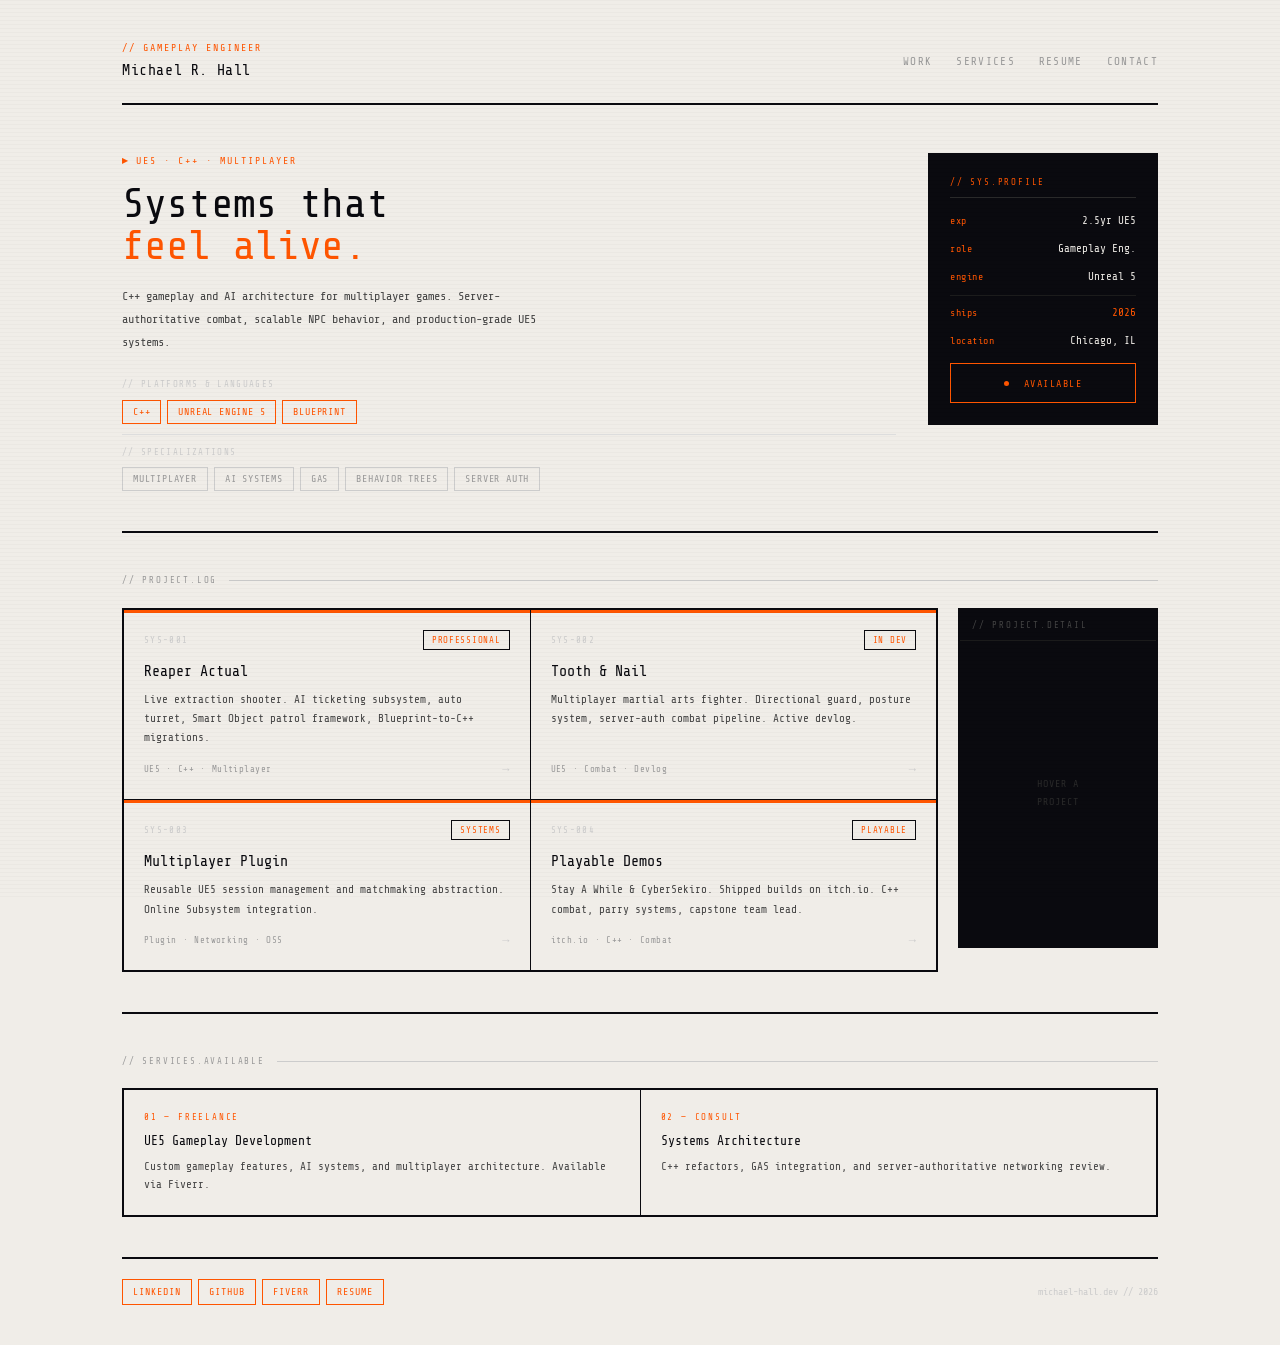
==== index.html @ ae00d9bd "initial commit" ====
<!DOCTYPE html>
<html lang="en">
<head>
  <meta charset="UTF-8" />
  <meta name="viewport" content="width=device-width, initial-scale=1.0" />
  <title>Michael R. Hall — Gameplay Engineer</title>
  <link rel="stylesheet" href="style.css" />
</head>
<body>

  <div class="page-wrapper">

    <!-- ===================== NAV ===================== -->
    <nav class="nav">
      <div class="nav-logo">
        <span class="nav-logo-id">// Gameplay Engineer</span>
        <span class="nav-logo-name">Michael R. Hall</span>
      </div>
      <div class="nav-links">
        <a href="#work">Work</a>
        <a href="#services">Services</a>
        <a href="assets/resume.pdf" target="_blank">Resume</a>
        <a href="#contact">Contact</a>
      </div>
    </nav>

    <!-- ===================== HERO ===================== -->
    <section class="hero-layout" style="display:grid; grid-template-columns:1fr 230px; gap:2rem; align-items:start; margin-bottom:2.5rem;">

      <div>
        <div class="project-eyebrow">UE5 · C++ · Multiplayer</div>
        <h1 style="font-family:var(--font-mono); font-size:42px; font-weight:400; color:var(--black); line-height:1.0; letter-spacing:-0.02em; margin-bottom:18px;">
          Systems that<br><span class="orange">feel alive.</span>
        </h1>
        <p style="font-family:var(--font-mono); font-size:12px; color:var(--grey-text); line-height:1.9; max-width:420px; margin-bottom:1.5rem;">
          C++ gameplay and AI architecture for multiplayer games. Server-authoritative combat, scalable NPC behavior, and production-grade UE5 systems.
        </p>

        <div class="tag-section">
          <div class="tag-group">
            <span class="tag-group-label">// platforms &amp; languages</span>
            <span class="tag tag-primary">C++</span>
            <span class="tag tag-primary">Unreal Engine 5</span>
            <span class="tag tag-primary">Blueprint</span>
          </div>
          <div class="tag-divider"></div>
          <div class="tag-group">
            <span class="tag-group-label">// specializations</span>
            <span class="tag tag-secondary">Multiplayer</span>
            <span class="tag tag-secondary">AI Systems</span>
            <span class="tag tag-secondary">GAS</span>
            <span class="tag tag-secondary">Behavior Trees</span>
            <span class="tag tag-secondary">Server Auth</span>
          </div>
        </div>
      </div>

      <div class="stat-block">
        <div class="stat-title">// sys.profile</div>
        <div class="stat-row">
          <span class="stat-key">exp</span>
          <span class="stat-val">2.5yr UE5</span>
        </div>
        <div class="stat-row">
          <span class="stat-key">role</span>
          <span class="stat-val">Gameplay Eng.</span>
        </div>
        <div class="stat-row">
          <span class="stat-key">engine</span>
          <span class="stat-val">Unreal 5</span>
        </div>
        <div class="stat-divider-inner"></div>
        <div class="stat-row">
          <span class="stat-key">ships</span>
          <span class="stat-val stat-val-accent">2026</span>
        </div>
        <div class="stat-row">
          <span class="stat-key">location</span>
          <span class="stat-val">Chicago, IL</span>
        </div>
        <div class="avail-badge">
          <span class="avail-dot"></span>
          <span class="avail-text">Available</span>
        </div>
      </div>

    </section>

    <hr class="divider" />

    <!-- ===================== PROJECT LOG ===================== -->
    <section id="work">

      <div class="section-head">
        <span class="section-label">// project.log</span>
        <div class="section-line"></div>
      </div>

      <div class="projects-layout">

        <!-- 2x2 card grid -->
        <div class="project-grid">

          <a class="card"
             href="projects/reaper-actual.html"
             onmouseenter="previewProject('RA')"
             onmouseleave="clearPreview()">
            <div class="card-bg" style="background-image:url('assets/images/ra-thumb.jpg');"></div>
            <div class="card-overlay"></div>
            <div class="card-body">
              <div class="card-meta">
                <span class="card-code">SYS-001</span>
                <span class="card-badge">Professional</span>
              </div>
              <div class="card-title">Reaper Actual</div>
              <div class="card-desc">Live extraction shooter. AI ticketing subsystem, auto turret, Smart Object patrol framework, Blueprint-to-C++ migrations.</div>
              <div class="card-footer">
                <div class="card-tags-sm">
                  <span class="card-tag-sm">UE5</span>
                  <span class="card-tag-sm">·</span>
                  <span class="card-tag-sm">C++</span>
                  <span class="card-tag-sm">·</span>
                  <span class="card-tag-sm">Multiplayer</span>
                </div>
                <span class="card-arrow">→</span>
              </div>
            </div>
          </a>

          <a class="card"
             href="projects/tooth-and-nail.html"
             onmouseenter="previewProject('TN')"
             onmouseleave="clearPreview()">
            <div class="card-bg" style="background-image:url('assets/images/tn-thumb.jpg');"></div>
            <div class="card-overlay"></div>
            <div class="card-body">
              <div class="card-meta">
                <span class="card-code">SYS-002</span>
                <span class="card-badge">In Dev</span>
              </div>
              <div class="card-title">Tooth &amp; Nail</div>
              <div class="card-desc">Multiplayer martial arts fighter. Directional guard, posture system, server-auth combat pipeline. Active devlog.</div>
              <div class="card-footer">
                <div class="card-tags-sm">
                  <span class="card-tag-sm">UE5</span>
                  <span class="card-tag-sm">·</span>
                  <span class="card-tag-sm">Combat</span>
                  <span class="card-tag-sm">·</span>
                  <span class="card-tag-sm">Devlog</span>
                </div>
                <span class="card-arrow">→</span>
              </div>
            </div>
          </a>

          <a class="card"
             href="projects/multiplayer-plugin.html"
             onmouseenter="previewProject('MP')"
             onmouseleave="clearPreview()">
            <div class="card-bg" style="background-image:url('assets/images/mp-thumb.jpg');"></div>
            <div class="card-overlay"></div>
            <div class="card-body">
              <div class="card-meta">
                <span class="card-code">SYS-003</span>
                <span class="card-badge">Systems</span>
              </div>
              <div class="card-title">Multiplayer Plugin</div>
              <div class="card-desc">Reusable UE5 session management and matchmaking abstraction. Online Subsystem integration.</div>
              <div class="card-footer">
                <div class="card-tags-sm">
                  <span class="card-tag-sm">Plugin</span>
                  <span class="card-tag-sm">·</span>
                  <span class="card-tag-sm">Networking</span>
                  <span class="card-tag-sm">·</span>
                  <span class="card-tag-sm">OSS</span>
                </div>
                <span class="card-arrow">→</span>
              </div>
            </div>
          </a>

          <a class="card"
             href="projects/playable-demos.html"
             onmouseenter="previewProject('DEMOS')"
             onmouseleave="clearPreview()">
            <div class="card-bg" style="background-image:url('assets/images/demos-thumb.jpg');"></div>
            <div class="card-overlay"></div>
            <div class="card-body">
              <div class="card-meta">
                <span class="card-code">SYS-004</span>
                <span class="card-badge">Playable</span>
              </div>
              <div class="card-title">Playable Demos</div>
              <div class="card-desc">Stay A While &amp; CyberSekiro. Shipped builds on itch.io. C++ combat, parry systems, capstone team lead.</div>
              <div class="card-footer">
                <div class="card-tags-sm">
                  <span class="card-tag-sm">itch.io</span>
                  <span class="card-tag-sm">·</span>
                  <span class="card-tag-sm">C++</span>
                  <span class="card-tag-sm">·</span>
                  <span class="card-tag-sm">Combat</span>
                </div>
                <span class="card-arrow">→</span>
              </div>
            </div>
          </a>

        </div>
        <!-- end project-grid -->

        <!-- preview panel -->
        <div class="preview-panel">
          <div class="preview-panel-label">// project.detail</div>
          <div class="preview-body">
            <div class="preview-hint" id="preview-hint">hover a<br>project</div>
            <div class="preview-content" id="preview-content">
              <div class="preview-project-name" id="preview-name"></div>
              <div class="preview-img">
                <img id="preview-img" src="" alt="" style="display:none;" />
                <span class="preview-img-placeholder" id="preview-placeholder">[ image ]</span>
              </div>
              <div class="preview-divider"></div>
              <div class="preview-desc" id="preview-desc"></div>
              <div>
                <div class="preview-skill-label">// systems used</div>
                <div class="preview-tags" id="preview-tags"></div>
              </div>
              <div class="preview-cta" id="preview-cta"></div>
            </div>
          </div>
        </div>

      </div>
      <!-- end projects-layout -->

    </section>

    <hr class="divider" />

    <!-- ===================== SERVICES ===================== -->
    <section id="services" style="margin-bottom:2.5rem;">

      <div class="section-head">
        <span class="section-label">// services.available</span>
        <div class="section-line"></div>
      </div>

      <div class="services-grid">
        <div class="service-block">
          <div class="service-num">01 — Freelance</div>
          <div class="service-title">UE5 Gameplay Development</div>
          <div class="service-desc">Custom gameplay features, AI systems, and multiplayer architecture. Available via Fiverr.</div>
        </div>
        <div class="service-block">
          <div class="service-num">02 — Consult</div>
          <div class="service-title">Systems Architecture</div>
          <div class="service-desc">C++ refactors, GAS integration, and server-authoritative networking review.</div>
        </div>
      </div>

    </section>

    <!-- ===================== FOOTER / CONTACT ===================== -->
    <footer class="footer" id="contact">
      <div class="footer-links">
        <a class="footer-link" href="https://www.linkedin.com/in/YOUR-LINKEDIN" target="_blank">LinkedIn</a>
        <a class="footer-link" href="https://github.com/michaelrhall12345" target="_blank">GitHub</a>
        <a class="footer-link" href="https://www.fiverr.com/YOUR-FIVERR" target="_blank">Fiverr</a>
        <a class="footer-link" href="assets/resume.pdf" target="_blank">Resume</a>
      </div>
      <span class="footer-copy">michael-hall.dev // 2026</span>
    </footer>

  </div>
  <!-- end page-wrapper -->

  <script src="script.js"></script>

</body>
</html>
---- style.css ----
/* ============================================================
   MICHAEL HALL — michael-hall.dev
   Design System — style.css
   All pages import this file.
   ============================================================ */

/* --- Google Fonts --- */
@import url('https://fonts.googleapis.com/css2?family=Share+Tech+Mono&family=Space+Grotesk:wght@300;400;500&display=swap');

/* --- CSS Variables --- */
:root {
  --bg:         #f0ede8;
  --black:      #0a0a0f;
  --orange:     #ff5500;
  --grey-text:  #444444;
  --grey-mid:   #999999;
  --grey-light: #cccccc;
  --grey-border:#dddddd;
  --white:      #ffffff;

  --font-mono:  'Share Tech Mono', 'Courier New', monospace;
  --font-body:  'Space Grotesk', system-ui, sans-serif;

  --border-heavy: 2px solid var(--black);
  --border-light: 1px solid var(--grey-border);
  --border-orange: 1px solid var(--orange);

  --transition: 0.18s ease;
}

/* --- Reset --- */
*, *::before, *::after {
  box-sizing: border-box;
  margin: 0;
  padding: 0;
}

html {
  font-size: 16px;
  scroll-behavior: smooth;
}

body {
  background-color: var(--bg);
  color: var(--black);
  font-family: var(--font-mono);
  line-height: 1.6;
  min-height: 100vh;
}

a {
  color: inherit;
  text-decoration: none;
}

img {
  display: block;
  max-width: 100%;
}

/* --- Layout --- */
.page-wrapper {
  max-width: 1100px;
  margin: 0 auto;
  padding: 2.5rem 2rem;
}

/* --- Scanline texture overlay --- */
.page-wrapper::before {
  content: '';
  position: fixed;
  inset: 0;
  background-image: repeating-linear-gradient(
    0deg,
    transparent,
    transparent 3px,
    rgba(0,0,0,0.018) 3px,
    rgba(0,0,0,0.018) 4px
  );
  pointer-events: none;
  z-index: 999;
}

/* ============================================================
   NAVIGATION
   ============================================================ */
.nav {
  display: flex;
  justify-content: space-between;
  align-items: center;
  padding-bottom: 1.25rem;
  margin-bottom: 3rem;
  border-bottom: var(--border-heavy);
}

.nav-logo {
  display: flex;
  flex-direction: column;
  gap: 3px;
}

.nav-logo-id {
  font-family: var(--font-mono);
  font-size: 10px;
  color: var(--orange);
  letter-spacing: 0.2em;
  text-transform: uppercase;
}

.nav-logo-name {
  font-family: var(--font-mono);
  font-size: 15px;
  color: var(--black);
  letter-spacing: 0.04em;
}

.nav-links {
  display: flex;
  gap: 1.5rem;
  align-items: center;
}

.nav-links a {
  font-family: var(--font-mono);
  font-size: 11px;
  color: var(--grey-mid);
  letter-spacing: 0.12em;
  text-transform: uppercase;
  transition: color var(--transition);
}

.nav-links a:hover {
  color: var(--orange);
}

/* back link used on project pages */
.nav-back {
  font-family: var(--font-mono);
  font-size: 11px;
  color: var(--grey-mid);
  letter-spacing: 0.12em;
  text-transform: uppercase;
  transition: color var(--transition);
}

.nav-back:hover {
  color: var(--orange);
}

/* ============================================================
   SECTION HEADERS  e.g. // project.log ————————
   ============================================================ */
.section-head {
  display: flex;
  align-items: center;
  gap: 12px;
  margin-bottom: 1.25rem;
}

.section-label {
  font-family: var(--font-mono);
  font-size: 9px;
  color: var(--grey-mid);
  letter-spacing: 0.2em;
  text-transform: uppercase;
  white-space: nowrap;
}

.section-line {
  flex: 1;
  height: 1px;
  background: var(--grey-light);
}

/* ============================================================
   DIVIDERS
   ============================================================ */
.divider {
  border: none;
  border-top: var(--border-heavy);
  margin: 2.5rem 0;
}

.divider-light {
  border: none;
  border-top: var(--border-light);
  margin: 1.5rem 0;
}

/* ============================================================
   TAGS  — orange (primary) and grey (secondary)
   ============================================================ */
.tag {
  display: inline-block;
  font-family: var(--font-mono);
  font-size: 10px;
  padding: 3px 10px;
  letter-spacing: 0.08em;
  text-transform: uppercase;
  border: 1px solid;
}

.tag-primary {
  border-color: var(--orange);
  color: var(--orange);
  background: transparent;
}

.tag-secondary {
  border-color: var(--grey-light);
  color: var(--grey-mid);
  background: transparent;
}

/* ============================================================
   TAG GROUP  (two-row skill section in hero)
   ============================================================ */
.tag-section {
  display: flex;
  flex-direction: column;
  gap: 10px;
}

.tag-group {
  display: flex;
  flex-wrap: wrap;
  gap: 6px;
}

.tag-group-label {
  font-family: var(--font-mono);
  font-size: 9px;
  color: var(--grey-light);
  letter-spacing: 0.15em;
  text-transform: uppercase;
  width: 100%;
  margin-bottom: 2px;
}

.tag-divider {
  width: 100%;
  height: 1px;
  background: var(--grey-border);
}

/* ============================================================
   STAT BLOCK  (inverted black card in hero)
   ============================================================ */
.stat-block {
  border: var(--border-heavy);
  padding: 1.25rem;
  background: var(--black);
}

.stat-title {
  font-family: var(--font-mono);
  font-size: 9px;
  color: var(--orange);
  letter-spacing: 0.2em;
  text-transform: uppercase;
  margin-bottom: 14px;
  padding-bottom: 8px;
  border-bottom: 1px solid #2a2a2a;
}

.stat-row {
  display: flex;
  justify-content: space-between;
  align-items: baseline;
  margin-bottom: 10px;
}

.stat-key {
  font-family: var(--font-mono);
  font-size: 10px;
  color: var(--orange);
  letter-spacing: 0.05em;
}

.stat-val {
  font-family: var(--font-mono);
  font-size: 11px;
  color: var(--bg);
}

.stat-val-accent {
  color: var(--orange);
}

.stat-divider-inner {
  height: 1px;
  background: #1c1c1c;
  margin: 8px 0;
}

.avail-badge {
  margin-top: 14px;
  border: var(--border-orange);
  padding: 6px 10px;
  text-align: center;
}

.avail-dot {
  display: inline-block;
  width: 5px;
  height: 5px;
  border-radius: 50%;
  background: var(--orange);
  margin-right: 6px;
  animation: pulse 2s infinite;
  vertical-align: middle;
}

@keyframes pulse {
  0%, 100% { opacity: 1; }
  50%       { opacity: 0.2; }
}

.avail-text {
  font-family: var(--font-mono);
  font-size: 10px;
  color: var(--orange);
  letter-spacing: 0.15em;
  text-transform: uppercase;
}

/* ============================================================
   PROJECT CARDS  — grid of 2
   ============================================================ */
.project-grid {
  display: grid;
  grid-template-columns: repeat(2, 1fr);
  gap: 1px;
  background: var(--black);
  border: var(--border-heavy);
}

.card {
  background: var(--bg);
  padding: 1.25rem;
  cursor: pointer;
  position: relative;
  overflow: hidden;
  transition: background var(--transition);
  display: flex;
  flex-direction: column;
  min-height: 170px;
  text-decoration: none;
  color: inherit;
}

/* orange top bar on every card */
.card::after {
  content: '';
  position: absolute;
  top: 0; left: 0; right: 0;
  height: 3px;
  background: var(--orange);
  z-index: 2;
}

/* image layer (hidden by default, shown on hover) */
.card-bg {
  position: absolute;
  inset: 0;
  background-size: cover;
  background-position: center;
  opacity: 0;
  transition: opacity 0.25s;
  z-index: 0;
}

/* dark overlay on top of image */
.card-overlay {
  position: absolute;
  inset: 0;
  background: rgba(0, 0, 0, 0.82);
  opacity: 0;
  transition: opacity 0.25s;
  z-index: 1;
}

.card-body {
  position: relative;
  z-index: 2;
  display: flex;
  flex-direction: column;
  flex: 1;
}

/* hover state — invert card */
.card:hover { background: var(--black); }
.card:hover .card-bg      { opacity: 1; }
.card:hover .card-overlay { opacity: 1; }
.card:hover .card-title   { color: #ffffff; }
.card:hover .card-desc    { color: #aaaaaa; }
.card:hover .card-badge   { color: var(--orange); border-color: rgba(255,85,0,0.4); }
.card:hover .card-code    { color: #333333; }
.card:hover .card-tag-sm  { color: #555555; }
.card:hover .card-arrow   { color: var(--orange); }

.card-meta {
  display: flex;
  justify-content: space-between;
  align-items: center;
  margin-bottom: 10px;
}

.card-code {
  font-family: var(--font-mono);
  font-size: 9px;
  color: var(--grey-light);
  letter-spacing: 0.15em;
  transition: color var(--transition);
}

.card-badge {
  font-family: var(--font-mono);
  font-size: 9px;
  padding: 2px 8px;
  letter-spacing: 0.08em;
  text-transform: uppercase;
  border: 1px solid var(--black);
  color: var(--orange);
  background: transparent;
  transition: color var(--transition), border-color var(--transition);
}

.card-title {
  font-family: var(--font-mono);
  font-size: 15px;
  color: var(--black);
  margin-bottom: 6px;
  transition: color var(--transition);
}

.card-desc {
  font-family: var(--font-mono);
  font-size: 11px;
  color: var(--grey-text);
  line-height: 1.75;
  flex: 1;
  transition: color var(--transition);
}

.card-footer {
  margin-top: 12px;
  display: flex;
  justify-content: space-between;
  align-items: center;
}

.card-tags-sm {
  display: flex;
  gap: 6px;
}

.card-tag-sm {
  font-family: var(--font-mono);
  font-size: 9px;
  color: var(--grey-mid);
  letter-spacing: 0.05em;
  transition: color var(--transition);
}

.card-arrow {
  font-size: 12px;
  color: var(--grey-light);
  transition: color var(--transition);
}

/* ============================================================
   PREVIEW PANEL  (right of project grid)
   ============================================================ */
.projects-layout {
  display: grid;
  grid-template-columns: 1fr 200px;
  gap: 1.25rem;
  align-items: start;
}

.preview-panel {
  border: var(--border-heavy);
  background: var(--black);
  display: flex;
  flex-direction: column;
  min-height: 340px;
}

.preview-panel-label {
  font-family: var(--font-mono);
  font-size: 9px;
  color: #444;
  letter-spacing: 0.2em;
  text-transform: uppercase;
  padding: 8px 12px;
  border-bottom: 1px solid #1c1c1c;
}

.preview-body {
  flex: 1;
  display: flex;
  align-items: center;
  justify-content: center;
  padding: 1.25rem;
}

.preview-hint {
  font-family: var(--font-mono);
  font-size: 10px;
  color: #2a2a2a;
  letter-spacing: 0.1em;
  text-transform: uppercase;
  text-align: center;
  line-height: 1.8;
}

.preview-content {
  display: none;
  flex-direction: column;
  gap: 12px;
  width: 100%;
}

.preview-project-name {
  font-family: var(--font-mono);
  font-size: 11px;
  color: var(--orange);
  letter-spacing: 0.1em;
  text-transform: uppercase;
}

.preview-img {
  width: 100%;
  aspect-ratio: 16 / 9;
  background: #141414;
  border: 1px solid #1c1c1c;
  display: flex;
  align-items: center;
  justify-content: center;
  overflow: hidden;
}

.preview-img img {
  width: 100%;
  height: 100%;
  object-fit: cover;
}

.preview-img-placeholder {
  font-family: var(--font-mono);
  font-size: 9px;
  color: #2a2a2a;
  letter-spacing: 0.1em;
}

.preview-divider {
  height: 1px;
  background: #1c1c1c;
}

.preview-desc {
  font-family: var(--font-mono);
  font-size: 11px;
  color: #888;
  line-height: 1.75;
}

.preview-skill-label {
  font-family: var(--font-mono);
  font-size: 9px;
  color: #444;
  letter-spacing: 0.15em;
  text-transform: uppercase;
  margin-bottom: 6px;
}

.preview-tags {
  display: flex;
  gap: 5px;
  flex-wrap: wrap;
}

.preview-tag {
  font-family: var(--font-mono);
  font-size: 9px;
  padding: 2px 7px;
  border: 1px solid #222;
  color: #555;
  letter-spacing: 0.05em;
}

.preview-cta {
  font-family: var(--font-mono);
  font-size: 10px;
  color: var(--orange);
  letter-spacing: 0.1em;
  text-transform: uppercase;
}

/* ============================================================
   SERVICES GRID
   ============================================================ */
.services-grid {
  display: grid;
  grid-template-columns: 1fr 1fr;
  gap: 1px;
  background: var(--black);
  border: var(--border-heavy);
  margin-bottom: 2.5rem;
}

.service-block {
  background: var(--bg);
  padding: 1.25rem;
}

.service-num {
  font-family: var(--font-mono);
  font-size: 9px;
  color: var(--orange);
  letter-spacing: 0.2em;
  text-transform: uppercase;
  margin-bottom: 6px;
}

.service-title {
  font-family: var(--font-mono);
  font-size: 13px;
  color: var(--black);
  margin-bottom: 6px;
}

.service-desc {
  font-family: var(--font-mono);
  font-size: 11px;
  color: var(--grey-text);
  line-height: 1.7;
}

/* ============================================================
   FOOTER
   ============================================================ */
.footer {
  display: flex;
  justify-content: space-between;
  align-items: center;
  padding-top: 1.25rem;
  border-top: var(--border-heavy);
}

.footer-links {
  display: flex;
  gap: 6px;
}

.footer-link {
  font-family: var(--font-mono);
  font-size: 10px;
  color: var(--orange);
  letter-spacing: 0.1em;
  text-transform: uppercase;
  border: var(--border-orange);
  padding: 4px 10px;
  transition: background var(--transition), color var(--transition);
}

.footer-link:hover {
  background: var(--orange);
  color: var(--bg);
}

.footer-copy {
  font-family: var(--font-mono);
  font-size: 10px;
  color: var(--grey-light);
}

/* ============================================================
   PROJECT PAGES  — shared styles for reaper-actual.html etc.
   ============================================================ */
.project-hero {
  display: grid;
  grid-template-columns: 1fr 230px;
  gap: 2rem;
  align-items: start;
  margin-bottom: 2.5rem;
}

.project-eyebrow {
  font-family: var(--font-mono);
  font-size: 10px;
  color: var(--orange);
  letter-spacing: 0.2em;
  text-transform: uppercase;
  margin-bottom: 14px;
  display: flex;
  align-items: center;
  gap: 6px;
}

.project-eyebrow::before {
  content: '▶';
  font-size: 8px;
}

.project-title {
  font-family: var(--font-mono);
  font-size: 42px;
  font-weight: 400;
  color: var(--black);
  line-height: 1.0;
  letter-spacing: -0.02em;
  margin-bottom: 16px;
}

.project-title .hl {
  color: var(--orange);
}

.project-summary {
  font-family: var(--font-mono);
  font-size: 12px;
  color: var(--grey-text);
  line-height: 1.9;
  max-width: 500px;
  margin-bottom: 1.5rem;
}

/* video embed */
.video-wrap {
  width: 100%;
  aspect-ratio: 16 / 9;
  background: var(--black);
  border: var(--border-heavy);
  overflow: hidden;
  margin-bottom: 2.5rem;
}

.video-wrap iframe {
  width: 100%;
  height: 100%;
  border: none;
  display: block;
}

/* screenshot grid */
.screenshot-grid {
  display: grid;
  grid-template-columns: repeat(2, 1fr);
  gap: 1px;
  background: var(--black);
  border: var(--border-heavy);
  margin-bottom: 2.5rem;
}

.screenshot-grid img {
  width: 100%;
  aspect-ratio: 16 / 9;
  object-fit: cover;
  display: block;
}

/* content blocks for project pages (text sections) */
.content-block {
  margin-bottom: 2.5rem;
}

.content-block p {
  font-family: var(--font-mono);
  font-size: 12px;
  color: var(--grey-text);
  line-height: 1.9;
  margin-bottom: 1rem;
}

.content-block p:last-child {
  margin-bottom: 0;
}

/* ============================================================
   UTILITY
   ============================================================ */
.orange { color: var(--orange); }
.mono   { font-family: var(--font-mono); }

/* ============================================================
   RESPONSIVE  — basic mobile handling
   ============================================================ */
@media (max-width: 700px) {
  .project-grid       { grid-template-columns: 1fr; }
  .projects-layout    { grid-template-columns: 1fr; }
  .preview-panel      { display: none; }
  .hero-layout        { grid-template-columns: 1fr; }
  .stat-block         { display: none; }
  .services-grid      { grid-template-columns: 1fr; }
  .project-hero       { grid-template-columns: 1fr; }
  .screenshot-grid    { grid-template-columns: 1fr; }
  .footer             { flex-direction: column; gap: 1rem; align-items: flex-start; }
  .nav-links          { gap: 1rem; }
  .page-wrapper       { padding: 1.5rem 1rem; }
}
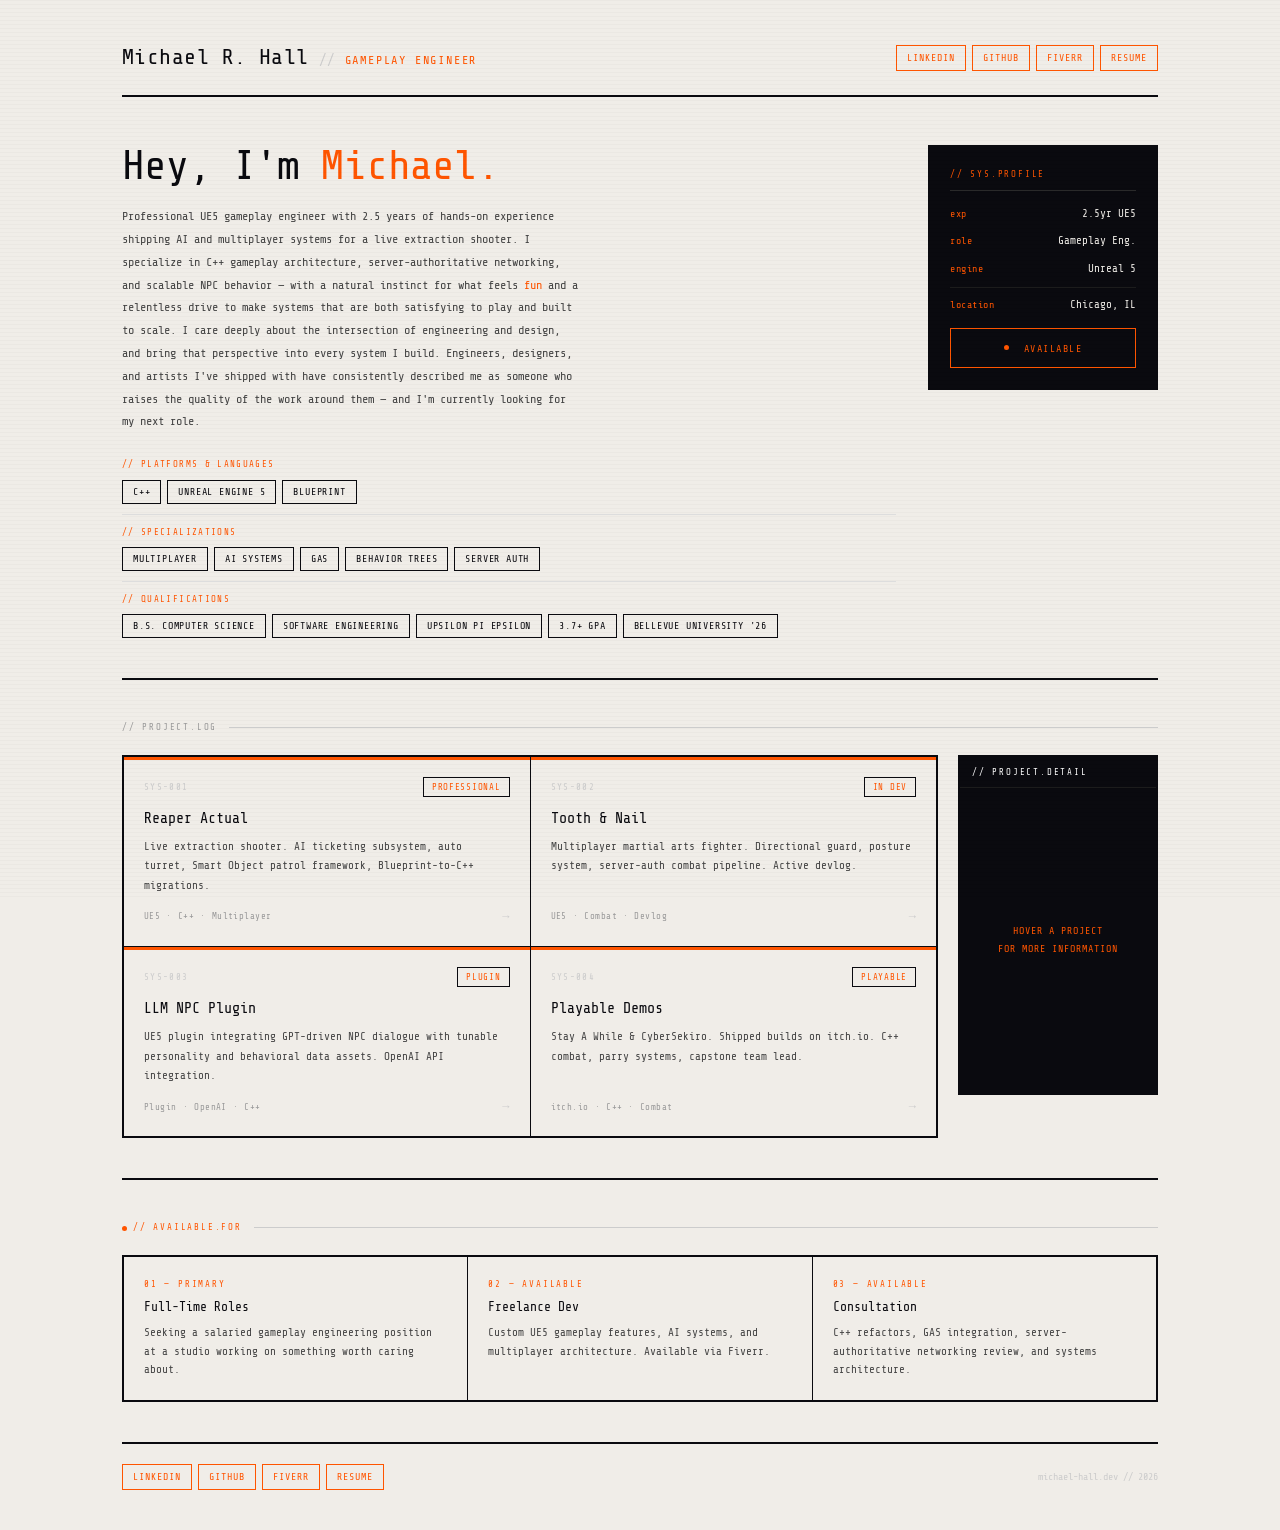
==== commit cf8e7cc1: "completed site - all project pages, assets, and content" ====
--- a/index.html
+++ b/index.html
@@ -11,16 +11,19 @@
   <div class="page-wrapper">
 
     <!-- ===================== NAV ===================== -->
+    <!-- #1: name larger, "gameplay engineer" inline beside name -->
+    <!-- #2: nav tabs replaced with social link buttons -->
     <nav class="nav">
-      <div class="nav-logo">
-        <span class="nav-logo-id">// Gameplay Engineer</span>
-        <span class="nav-logo-name">Michael R. Hall</span>
-      </div>
-      <div class="nav-links">
-        <a href="#work">Work</a>
-        <a href="#services">Services</a>
-        <a href="assets/resume.pdf" target="_blank">Resume</a>
-        <a href="#contact">Contact</a>
+      <div class="nav-logo-inline">
+        <span class="nav-logo-name-lg">Michael R. Hall</span>
+        <span class="nav-logo-divider">//</span>
+        <span class="nav-logo-id-inline">Gameplay Engineer</span>
+      </div>
+      <div class="footer-links">
+        <a class="footer-link" href="https://www.linkedin.com/in/michael-hall-400491303/" target="_blank">LinkedIn</a>
+        <a class="footer-link" href="https://github.com/michaelrhall12345" target="_blank">GitHub</a>
+        <a class="footer-link" href="https://www.fiverr.com/michaelhall123?public_mode=true" target="_blank">Fiverr</a>
+        <a class="footer-link" href="assets/resume.pdf" target="_blank">Resume</a>
       </div>
     </nav>
 
@@ -28,29 +31,49 @@
     <section class="hero-layout" style="display:grid; grid-template-columns:1fr 230px; gap:2rem; align-items:start; margin-bottom:2.5rem;">
 
       <div>
-        <div class="project-eyebrow">UE5 · C++ · Multiplayer</div>
+        <!-- #3: personal intro, not a slogan -->
         <h1 style="font-family:var(--font-mono); font-size:42px; font-weight:400; color:var(--black); line-height:1.0; letter-spacing:-0.02em; margin-bottom:18px;">
-          Systems that<br><span class="orange">feel alive.</span>
+          Hey, I'm <span class="orange">Michael.</span>
         </h1>
-        <p style="font-family:var(--font-mono); font-size:12px; color:var(--grey-text); line-height:1.9; max-width:420px; margin-bottom:1.5rem;">
-          C++ gameplay and AI architecture for multiplayer games. Server-authoritative combat, scalable NPC behavior, and production-grade UE5 systems.
+        <p style="font-family:var(--font-mono); font-size:12px; color:var(--grey-text); line-height:1.9; max-width:460px; margin-bottom:1.5rem;">
+          Professional UE5 gameplay engineer with 2.5 years of hands-on experience
+          shipping AI and multiplayer systems for a live extraction shooter.
+          I specialize in C++ gameplay architecture, server-authoritative networking,
+          and scalable NPC behavior — with a natural instinct for what feels
+          <span class="orange">fun</span> and a relentless drive to make systems that are
+          both satisfying to play and built to scale.
+          I care deeply about the intersection of engineering and design, and bring
+          that perspective into every system I build.
+          Engineers, designers, and artists I've shipped with have consistently
+          described me as someone who raises the quality of the work around them —
+          and I'm currently looking for my next role.
         </p>
 
+        <!-- #4: group labels orange, skill tags black with orange hover -->
         <div class="tag-section">
           <div class="tag-group">
-            <span class="tag-group-label">// platforms &amp; languages</span>
-            <span class="tag tag-primary">C++</span>
-            <span class="tag tag-primary">Unreal Engine 5</span>
-            <span class="tag tag-primary">Blueprint</span>
+            <span class="tag-group-label-orange">// platforms &amp; languages</span>
+            <span class="tag tag-skill">C++</span>
+            <span class="tag tag-skill">Unreal Engine 5</span>
+            <span class="tag tag-skill">Blueprint</span>
           </div>
           <div class="tag-divider"></div>
           <div class="tag-group">
-            <span class="tag-group-label">// specializations</span>
-            <span class="tag tag-secondary">Multiplayer</span>
-            <span class="tag tag-secondary">AI Systems</span>
-            <span class="tag tag-secondary">GAS</span>
-            <span class="tag tag-secondary">Behavior Trees</span>
-            <span class="tag tag-secondary">Server Auth</span>
+            <span class="tag-group-label-orange">// specializations</span>
+            <span class="tag tag-skill">Multiplayer</span>
+            <span class="tag tag-skill">AI Systems</span>
+            <span class="tag tag-skill">GAS</span>
+            <span class="tag tag-skill">Behavior Trees</span>
+            <span class="tag tag-skill">Server Auth</span>
+          </div>
+          <div class="tag-divider"></div>
+          <div class="tag-group">
+            <span class="tag-group-label-orange">// qualifications</span>
+            <span class="tag tag-skill">B.S. Computer Science</span>
+            <span class="tag tag-skill">Software Engineering</span>
+            <span class="tag tag-skill">Upsilon Pi Epsilon</span>
+            <span class="tag tag-skill">3.7+ GPA</span>
+            <span class="tag tag-skill">Bellevue University '26</span>
           </div>
         </div>
       </div>
@@ -71,10 +94,6 @@
         </div>
         <div class="stat-divider-inner"></div>
         <div class="stat-row">
-          <span class="stat-key">ships</span>
-          <span class="stat-val stat-val-accent">2026</span>
-        </div>
-        <div class="stat-row">
           <span class="stat-key">location</span>
           <span class="stat-val">Chicago, IL</span>
         </div>
@@ -89,6 +108,7 @@
     <hr class="divider" />
 
     <!-- ===================== PROJECT LOG ===================== -->
+    <!-- #7: SYS-003 is now LLM NPC Plugin, multiplayer plugin folded into T&N -->
     <section id="work">
 
       <div class="section-head">
@@ -98,7 +118,6 @@
 
       <div class="projects-layout">
 
-        <!-- 2x2 card grid -->
         <div class="project-grid">
 
           <a class="card"
@@ -154,25 +173,25 @@
           </a>
 
           <a class="card"
-             href="projects/multiplayer-plugin.html"
-             onmouseenter="previewProject('MP')"
+             href="projects/llm-npc-plugin.html"
+             onmouseenter="previewProject('LLM')"
              onmouseleave="clearPreview()">
-            <div class="card-bg" style="background-image:url('assets/images/mp-thumb.jpg');"></div>
+            <div class="card-bg" style="background-image:url('assets/images/llm-thumb.jpg');"></div>
             <div class="card-overlay"></div>
             <div class="card-body">
               <div class="card-meta">
                 <span class="card-code">SYS-003</span>
-                <span class="card-badge">Systems</span>
-              </div>
-              <div class="card-title">Multiplayer Plugin</div>
-              <div class="card-desc">Reusable UE5 session management and matchmaking abstraction. Online Subsystem integration.</div>
+                <span class="card-badge">Plugin</span>
+              </div>
+              <div class="card-title">LLM NPC Plugin</div>
+              <div class="card-desc">UE5 plugin integrating GPT-driven NPC dialogue with tunable personality and behavioral data assets. OpenAI API integration.</div>
               <div class="card-footer">
                 <div class="card-tags-sm">
                   <span class="card-tag-sm">Plugin</span>
                   <span class="card-tag-sm">·</span>
-                  <span class="card-tag-sm">Networking</span>
-                  <span class="card-tag-sm">·</span>
-                  <span class="card-tag-sm">OSS</span>
+                  <span class="card-tag-sm">OpenAI</span>
+                  <span class="card-tag-sm">·</span>
+                  <span class="card-tag-sm">C++</span>
                 </div>
                 <span class="card-arrow">→</span>
               </div>
@@ -206,19 +225,14 @@
           </a>
 
         </div>
-        <!-- end project-grid -->
 
         <!-- preview panel -->
         <div class="preview-panel">
           <div class="preview-panel-label">// project.detail</div>
           <div class="preview-body">
-            <div class="preview-hint" id="preview-hint">hover a<br>project</div>
+            <div class="preview-hint" id="preview-hint">hover a project<br>for more information</div>
             <div class="preview-content" id="preview-content">
               <div class="preview-project-name" id="preview-name"></div>
-              <div class="preview-img">
-                <img id="preview-img" src="" alt="" style="display:none;" />
-                <span class="preview-img-placeholder" id="preview-placeholder">[ image ]</span>
-              </div>
               <div class="preview-divider"></div>
               <div class="preview-desc" id="preview-desc"></div>
               <div>
@@ -231,48 +245,54 @@
         </div>
 
       </div>
-      <!-- end projects-layout -->
 
     </section>
 
     <hr class="divider" />
 
-    <!-- ===================== SERVICES ===================== -->
-    <section id="services" style="margin-bottom:2.5rem;">
+    <!-- ===================== AVAILABLE FOR ===================== -->
+    <!-- #6: reframed — full-time primary, freelance and consult secondary -->
+    <section id="available" style="margin-bottom:2.5rem;">
 
       <div class="section-head">
-        <span class="section-label">// services.available</span>
+        <span class="section-label" style="color:var(--orange);">
+          <span class="avail-dot" style="margin-right:6px;"></span>// available.for
+        </span>
         <div class="section-line"></div>
       </div>
 
-      <div class="services-grid">
+      <div class="services-grid" style="grid-template-columns:1fr 1fr 1fr;">
         <div class="service-block">
-          <div class="service-num">01 — Freelance</div>
-          <div class="service-title">UE5 Gameplay Development</div>
-          <div class="service-desc">Custom gameplay features, AI systems, and multiplayer architecture. Available via Fiverr.</div>
+          <div class="service-num">01 — Primary</div>
+          <div class="service-title">Full-Time Roles</div>
+          <div class="service-desc">Seeking a salaried gameplay engineering position at a studio working on something worth caring about.</div>
         </div>
         <div class="service-block">
-          <div class="service-num">02 — Consult</div>
-          <div class="service-title">Systems Architecture</div>
-          <div class="service-desc">C++ refactors, GAS integration, and server-authoritative networking review.</div>
+          <div class="service-num">02 — Available</div>
+          <div class="service-title">Freelance Dev</div>
+          <div class="service-desc">Custom UE5 gameplay features, AI systems, and multiplayer architecture. Available via Fiverr.</div>
+        </div>
+        <div class="service-block">
+          <div class="service-num">03 — Available</div>
+          <div class="service-title">Consultation</div>
+          <div class="service-desc">C++ refactors, GAS integration, server-authoritative networking review, and systems architecture.</div>
         </div>
       </div>
 
     </section>
 
-    <!-- ===================== FOOTER / CONTACT ===================== -->
+    <!-- ===================== FOOTER ===================== -->
     <footer class="footer" id="contact">
       <div class="footer-links">
-        <a class="footer-link" href="https://www.linkedin.com/in/YOUR-LINKEDIN" target="_blank">LinkedIn</a>
+        <a class="footer-link" href="https://www.linkedin.com/in/michael-hall-400491303/" target="_blank">LinkedIn</a>
         <a class="footer-link" href="https://github.com/michaelrhall12345" target="_blank">GitHub</a>
-        <a class="footer-link" href="https://www.fiverr.com/YOUR-FIVERR" target="_blank">Fiverr</a>
+        <a class="footer-link" href="https://www.fiverr.com/michaelhall123?public_mode=true" target="_blank">Fiverr</a>
         <a class="footer-link" href="assets/resume.pdf" target="_blank">Resume</a>
       </div>
       <span class="footer-copy">michael-hall.dev // 2026</span>
     </footer>
 
   </div>
-  <!-- end page-wrapper -->
 
   <script src="script.js"></script>
 
--- a/style.css
+++ b/style.css
@@ -480,17 +480,27 @@
 }
 
 .preview-panel {
-  border: var(--border-heavy);
+  border: 2px solid var(--black);
   background: var(--black);
   display: flex;
   flex-direction: column;
   min-height: 340px;
+  transition: border-color 0.3s ease, box-shadow 0.3s ease;
+}
+
+.preview-panel.active {
+  animation: throb 1.8s ease-in-out infinite;
+}
+
+@keyframes throb {
+  0%, 100% { border-color: var(--orange); box-shadow: 0 0 0px rgba(255,85,0,0); }
+  50%       { border-color: var(--orange); box-shadow: 0 0 12px rgba(255,85,0,0.4); }
 }
 
 .preview-panel-label {
   font-family: var(--font-mono);
   font-size: 9px;
-  color: #444;
+  color: #ffffff;
   letter-spacing: 0.2em;
   text-transform: uppercase;
   padding: 8px 12px;
@@ -508,7 +518,7 @@
 .preview-hint {
   font-family: var(--font-mono);
   font-size: 10px;
-  color: #2a2a2a;
+  color: var(--orange);
   letter-spacing: 0.1em;
   text-transform: uppercase;
   text-align: center;
@@ -562,14 +572,14 @@
 .preview-desc {
   font-family: var(--font-mono);
   font-size: 11px;
-  color: #888;
+  color: #cccccc;
   line-height: 1.75;
 }
 
 .preview-skill-label {
   font-family: var(--font-mono);
   font-size: 9px;
-  color: #444;
+  color: var(--orange);
   letter-spacing: 0.15em;
   text-transform: uppercase;
   margin-bottom: 6px;
@@ -585,8 +595,8 @@
   font-family: var(--font-mono);
   font-size: 9px;
   padding: 2px 7px;
-  border: 1px solid #222;
-  color: #555;
+  border: 1px solid rgba(255,85,0,0.4);
+  color: #ffffff;
   letter-spacing: 0.05em;
 }
 
@@ -686,6 +696,8 @@
   align-items: start;
   margin-bottom: 2.5rem;
 }
+
+.project-hero-left {}
 
 .project-eyebrow {
   font-family: var(--font-mono);
@@ -783,6 +795,71 @@
    ============================================================ */
 .orange { color: var(--orange); }
 .mono   { font-family: var(--font-mono); }
+
+/* ============================================================
+   NAV — inline name + title layout  (#1, #2)
+   ============================================================ */
+.nav-logo-inline {
+  display: flex;
+  align-items: baseline;
+  gap: 10px;
+}
+
+.nav-logo-name-lg {
+  font-family: var(--font-mono);
+  font-size: 22px;
+  color: var(--black);
+  letter-spacing: 0.02em;
+}
+
+.nav-logo-divider {
+  font-family: var(--font-mono);
+  font-size: 14px;
+  color: var(--grey-light);
+}
+
+.nav-logo-id-inline {
+  font-family: var(--font-mono);
+  font-size: 12px;
+  color: var(--orange);
+  letter-spacing: 0.15em;
+  text-transform: uppercase;
+}
+
+/* ============================================================
+   TAG SKILL  — black border/text, orange on hover  (#4)
+   ============================================================ */
+.tag-skill {
+  display: inline-block;
+  font-family: var(--font-mono);
+  font-size: 10px;
+  padding: 3px 10px;
+  letter-spacing: 0.08em;
+  text-transform: uppercase;
+  border: 1px solid var(--black);
+  color: var(--black);
+  background: transparent;
+  cursor: default;
+  transition: color var(--transition), border-color var(--transition);
+}
+
+.tag-skill:hover {
+  color: var(--orange);
+  border-color: var(--orange);
+}
+
+/* ============================================================
+   TAG GROUP LABEL — orange variant  (#4)
+   ============================================================ */
+.tag-group-label-orange {
+  font-family: var(--font-mono);
+  font-size: 9px;
+  color: var(--orange);
+  letter-spacing: 0.15em;
+  text-transform: uppercase;
+  width: 100%;
+  margin-bottom: 2px;
+}
 
 /* ============================================================
    RESPONSIVE  — basic mobile handling
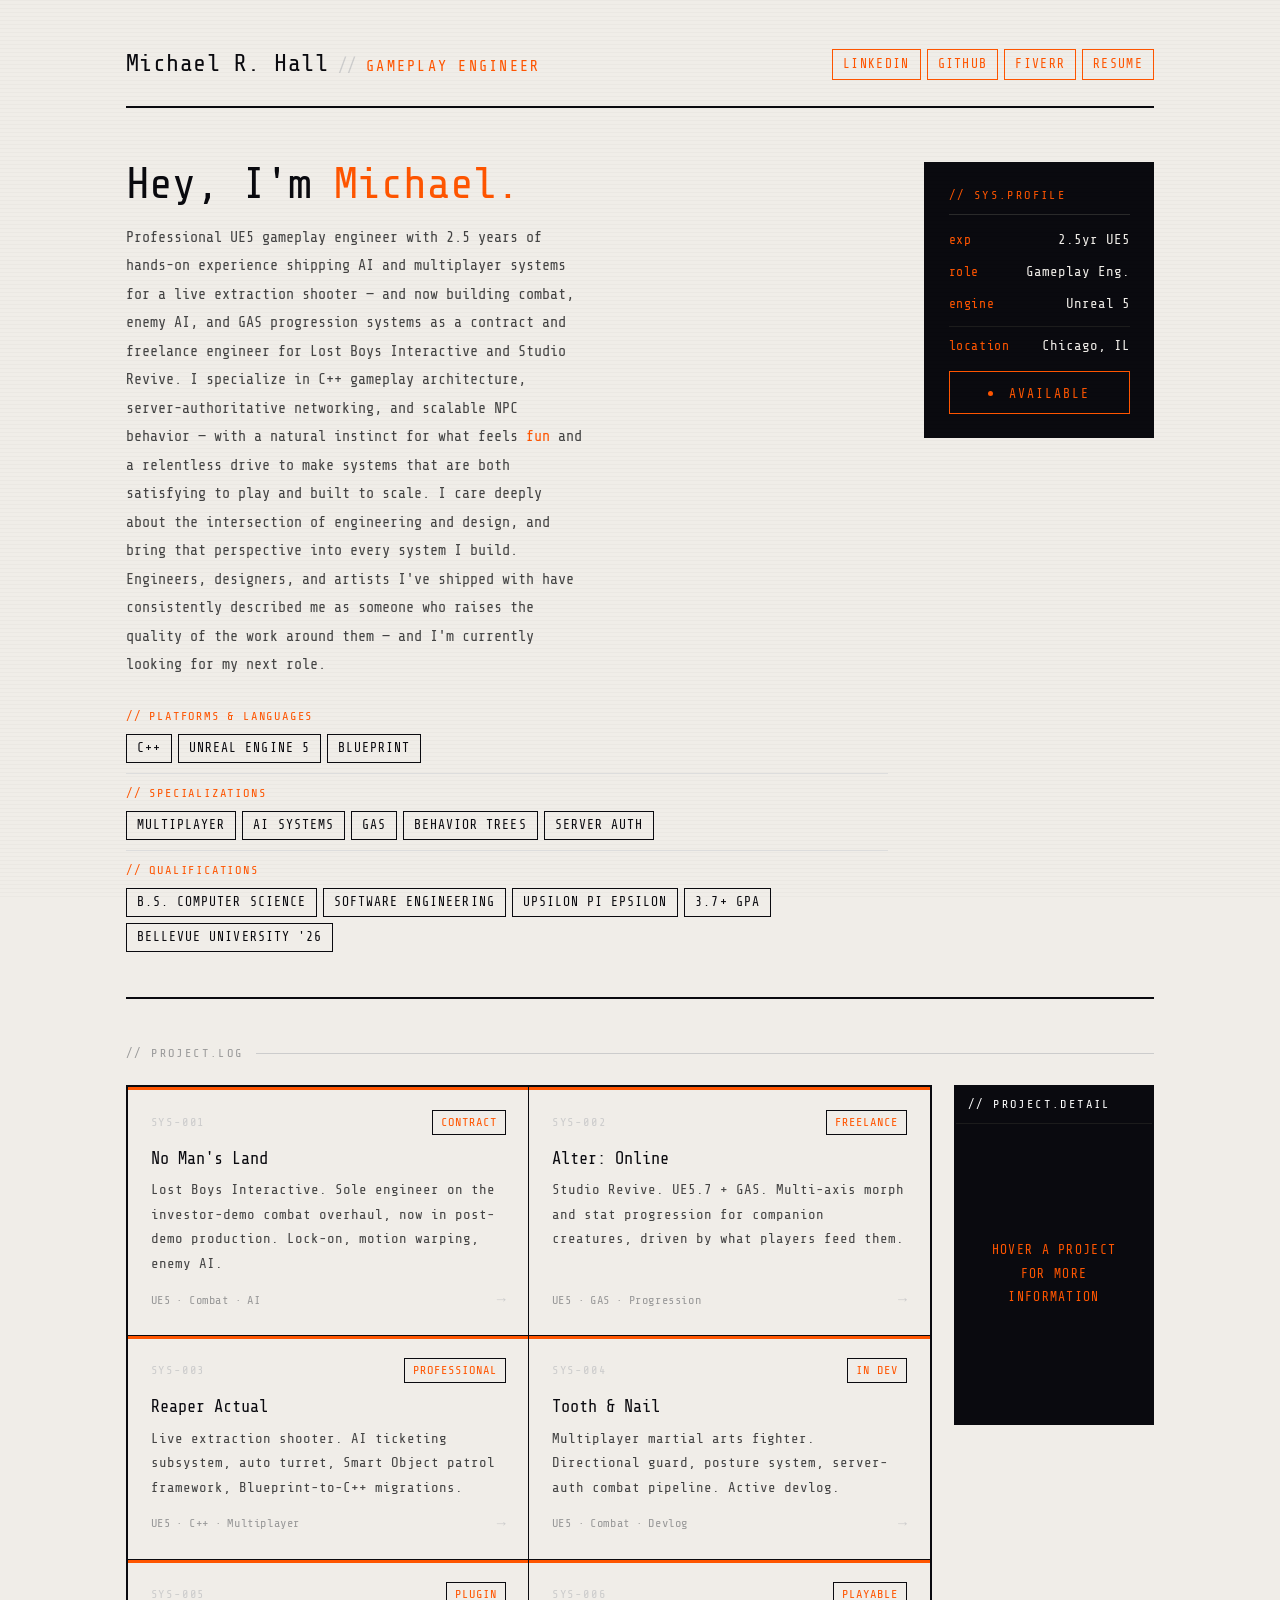
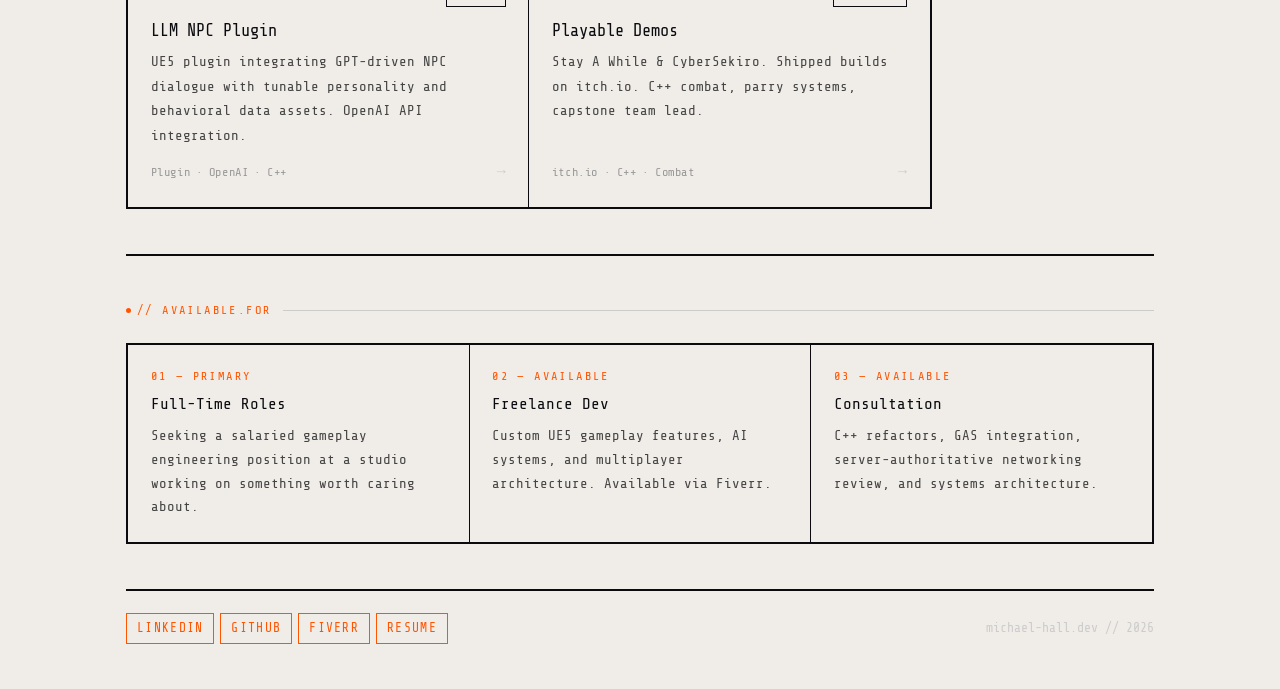
==== commit 131e25a2: "Add Lost Boys Interactive and Studio Revive work, bump font sizes - New project pages for No Man's L" ====
--- a/index.html
+++ b/index.html
@@ -4,6 +4,10 @@
   <meta charset="UTF-8" />
   <meta name="viewport" content="width=device-width, initial-scale=1.0" />
   <title>Michael R. Hall — Gameplay Engineer</title>
+  <meta property="og:title" content="Michael Hall — Gameplay Engineer" />
+  <meta property="og:description" content="UE5 gameplay & AI systems engineer. C++, multiplayer, Behavior Trees." />
+  <meta property="og:url" content="https://michael-hall.dev" />
+  <meta property="og:type" content="website" />
   <link rel="stylesheet" href="style.css" />
 </head>
 <body>
@@ -32,12 +36,14 @@
 
       <div>
         <!-- #3: personal intro, not a slogan -->
-        <h1 style="font-family:var(--font-mono); font-size:42px; font-weight:400; color:var(--black); line-height:1.0; letter-spacing:-0.02em; margin-bottom:18px;">
+        <h1 style="font-family:var(--font-mono); font-size:44px; font-weight:400; color:var(--black); line-height:1.0; letter-spacing:-0.02em; margin-bottom:18px;">
           Hey, I'm <span class="orange">Michael.</span>
         </h1>
-        <p style="font-family:var(--font-mono); font-size:12px; color:var(--grey-text); line-height:1.9; max-width:460px; margin-bottom:1.5rem;">
+        <p style="font-family:var(--font-mono); font-size:15px; color:var(--grey-text); line-height:1.9; max-width:460px; margin-bottom:1.5rem;">
           Professional UE5 gameplay engineer with 2.5 years of hands-on experience
-          shipping AI and multiplayer systems for a live extraction shooter.
+          shipping AI and multiplayer systems for a live extraction shooter —
+          and now building combat, enemy AI, and GAS progression systems as a
+          contract and freelance engineer for Lost Boys Interactive and Studio Revive.
           I specialize in C++ gameplay architecture, server-authoritative networking,
           and scalable NPC behavior — with a natural instinct for what feels
           <span class="orange">fun</span> and a relentless drive to make systems that are
@@ -120,15 +126,59 @@
 
         <div class="project-grid">
 
-          <a class="card"
-             href="projects/reaper-actual.html"
-             onmouseenter="previewProject('RA')"
-             onmouseleave="clearPreview()">
+          <a class="card" data-project="NML"
+             href="projects/no-mans-land.html">
+            <div class="card-overlay"></div>
+            <div class="card-body">
+              <div class="card-meta">
+                <span class="card-code">SYS-001</span>
+                <span class="card-badge">Contract</span>
+              </div>
+              <div class="card-title">No Man's Land</div>
+              <div class="card-desc">Lost Boys Interactive. Sole engineer on the investor-demo combat overhaul, now in post-demo production. Lock-on, motion warping, enemy AI.</div>
+              <div class="card-footer">
+                <div class="card-tags-sm">
+                  <span class="card-tag-sm">UE5</span>
+                  <span class="card-tag-sm">·</span>
+                  <span class="card-tag-sm">Combat</span>
+                  <span class="card-tag-sm">·</span>
+                  <span class="card-tag-sm">AI</span>
+                </div>
+                <span class="card-arrow">→</span>
+              </div>
+            </div>
+          </a>
+
+          <a class="card" data-project="ALT"
+             href="projects/alter-online.html">
+            <div class="card-overlay"></div>
+            <div class="card-body">
+              <div class="card-meta">
+                <span class="card-code">SYS-002</span>
+                <span class="card-badge">Freelance</span>
+              </div>
+              <div class="card-title">Alter: Online</div>
+              <div class="card-desc">Studio Revive. UE5.7 + GAS. Multi-axis morph and stat progression for companion creatures, driven by what players feed them.</div>
+              <div class="card-footer">
+                <div class="card-tags-sm">
+                  <span class="card-tag-sm">UE5</span>
+                  <span class="card-tag-sm">·</span>
+                  <span class="card-tag-sm">GAS</span>
+                  <span class="card-tag-sm">·</span>
+                  <span class="card-tag-sm">Progression</span>
+                </div>
+                <span class="card-arrow">→</span>
+              </div>
+            </div>
+          </a>
+
+          <a class="card" data-project="RA"
+             href="projects/reaper-actual.html">
             <div class="card-bg" style="background-image:url('assets/images/ra-thumb.jpg');"></div>
             <div class="card-overlay"></div>
             <div class="card-body">
               <div class="card-meta">
-                <span class="card-code">SYS-001</span>
+                <span class="card-code">SYS-003</span>
                 <span class="card-badge">Professional</span>
               </div>
               <div class="card-title">Reaper Actual</div>
@@ -146,15 +196,13 @@
             </div>
           </a>
 
-          <a class="card"
-             href="projects/tooth-and-nail.html"
-             onmouseenter="previewProject('TN')"
-             onmouseleave="clearPreview()">
+          <a class="card" data-project="TN"
+             href="projects/tooth-and-nail.html">
             <div class="card-bg" style="background-image:url('assets/images/tn-thumb.jpg');"></div>
             <div class="card-overlay"></div>
             <div class="card-body">
               <div class="card-meta">
-                <span class="card-code">SYS-002</span>
+                <span class="card-code">SYS-004</span>
                 <span class="card-badge">In Dev</span>
               </div>
               <div class="card-title">Tooth &amp; Nail</div>
@@ -172,15 +220,13 @@
             </div>
           </a>
 
-          <a class="card"
-             href="projects/llm-npc-plugin.html"
-             onmouseenter="previewProject('LLM')"
-             onmouseleave="clearPreview()">
+          <a class="card" data-project="LLM"
+             href="projects/llm-npc-plugin.html">
             <div class="card-bg" style="background-image:url('assets/images/llm-thumb.jpg');"></div>
             <div class="card-overlay"></div>
             <div class="card-body">
               <div class="card-meta">
-                <span class="card-code">SYS-003</span>
+                <span class="card-code">SYS-005</span>
                 <span class="card-badge">Plugin</span>
               </div>
               <div class="card-title">LLM NPC Plugin</div>
@@ -198,15 +244,13 @@
             </div>
           </a>
 
-          <a class="card"
-             href="projects/playable-demos.html"
-             onmouseenter="previewProject('DEMOS')"
-             onmouseleave="clearPreview()">
+          <a class="card" data-project="DEMOS"
+             href="projects/playable-demos.html">
             <div class="card-bg" style="background-image:url('assets/images/demos-thumb.jpg');"></div>
             <div class="card-overlay"></div>
             <div class="card-body">
               <div class="card-meta">
-                <span class="card-code">SYS-004</span>
+                <span class="card-code">SYS-006</span>
                 <span class="card-badge">Playable</span>
               </div>
               <div class="card-title">Playable Demos</div>
--- a/style.css
+++ b/style.css
@@ -36,7 +36,7 @@
 }
 
 html {
-  font-size: 16px;
+  font-size: 18px;
   scroll-behavior: smooth;
 }
 
@@ -101,7 +101,7 @@
 
 .nav-logo-id {
   font-family: var(--font-mono);
-  font-size: 10px;
+  font-size: 13px;
   color: var(--orange);
   letter-spacing: 0.2em;
   text-transform: uppercase;
@@ -109,7 +109,7 @@
 
 .nav-logo-name {
   font-family: var(--font-mono);
-  font-size: 15px;
+  font-size: 17px;
   color: var(--black);
   letter-spacing: 0.04em;
 }
@@ -122,7 +122,7 @@
 
 .nav-links a {
   font-family: var(--font-mono);
-  font-size: 11px;
+  font-size: 14px;
   color: var(--grey-mid);
   letter-spacing: 0.12em;
   text-transform: uppercase;
@@ -136,7 +136,7 @@
 /* back link used on project pages */
 .nav-back {
   font-family: var(--font-mono);
-  font-size: 11px;
+  font-size: 14px;
   color: var(--grey-mid);
   letter-spacing: 0.12em;
   text-transform: uppercase;
@@ -159,7 +159,7 @@
 
 .section-label {
   font-family: var(--font-mono);
-  font-size: 9px;
+  font-size: 12px;
   color: var(--grey-mid);
   letter-spacing: 0.2em;
   text-transform: uppercase;
@@ -193,7 +193,7 @@
 .tag {
   display: inline-block;
   font-family: var(--font-mono);
-  font-size: 10px;
+  font-size: 13px;
   padding: 3px 10px;
   letter-spacing: 0.08em;
   text-transform: uppercase;
@@ -229,7 +229,7 @@
 
 .tag-group-label {
   font-family: var(--font-mono);
-  font-size: 9px;
+  font-size: 12px;
   color: var(--grey-light);
   letter-spacing: 0.15em;
   text-transform: uppercase;
@@ -254,7 +254,7 @@
 
 .stat-title {
   font-family: var(--font-mono);
-  font-size: 9px;
+  font-size: 12px;
   color: var(--orange);
   letter-spacing: 0.2em;
   text-transform: uppercase;
@@ -272,14 +272,14 @@
 
 .stat-key {
   font-family: var(--font-mono);
-  font-size: 10px;
+  font-size: 13px;
   color: var(--orange);
   letter-spacing: 0.05em;
 }
 
 .stat-val {
   font-family: var(--font-mono);
-  font-size: 11px;
+  font-size: 14px;
   color: var(--bg);
 }
 
@@ -318,7 +318,7 @@
 
 .avail-text {
   font-family: var(--font-mono);
-  font-size: 10px;
+  font-size: 13px;
   color: var(--orange);
   letter-spacing: 0.15em;
   text-transform: uppercase;
@@ -408,7 +408,7 @@
 
 .card-code {
   font-family: var(--font-mono);
-  font-size: 9px;
+  font-size: 12px;
   color: var(--grey-light);
   letter-spacing: 0.15em;
   transition: color var(--transition);
@@ -416,7 +416,7 @@
 
 .card-badge {
   font-family: var(--font-mono);
-  font-size: 9px;
+  font-size: 12px;
   padding: 2px 8px;
   letter-spacing: 0.08em;
   text-transform: uppercase;
@@ -428,7 +428,7 @@
 
 .card-title {
   font-family: var(--font-mono);
-  font-size: 15px;
+  font-size: 17px;
   color: var(--black);
   margin-bottom: 6px;
   transition: color var(--transition);
@@ -436,7 +436,7 @@
 
 .card-desc {
   font-family: var(--font-mono);
-  font-size: 11px;
+  font-size: 14px;
   color: var(--grey-text);
   line-height: 1.75;
   flex: 1;
@@ -457,14 +457,14 @@
 
 .card-tag-sm {
   font-family: var(--font-mono);
-  font-size: 9px;
+  font-size: 12px;
   color: var(--grey-mid);
   letter-spacing: 0.05em;
   transition: color var(--transition);
 }
 
 .card-arrow {
-  font-size: 12px;
+  font-size: 15px;
   color: var(--grey-light);
   transition: color var(--transition);
 }
@@ -499,7 +499,7 @@
 
 .preview-panel-label {
   font-family: var(--font-mono);
-  font-size: 9px;
+  font-size: 12px;
   color: #ffffff;
   letter-spacing: 0.2em;
   text-transform: uppercase;
@@ -517,7 +517,7 @@
 
 .preview-hint {
   font-family: var(--font-mono);
-  font-size: 10px;
+  font-size: 13px;
   color: var(--orange);
   letter-spacing: 0.1em;
   text-transform: uppercase;
@@ -534,7 +534,7 @@
 
 .preview-project-name {
   font-family: var(--font-mono);
-  font-size: 11px;
+  font-size: 14px;
   color: var(--orange);
   letter-spacing: 0.1em;
   text-transform: uppercase;
@@ -559,7 +559,7 @@
 
 .preview-img-placeholder {
   font-family: var(--font-mono);
-  font-size: 9px;
+  font-size: 12px;
   color: #2a2a2a;
   letter-spacing: 0.1em;
 }
@@ -571,14 +571,14 @@
 
 .preview-desc {
   font-family: var(--font-mono);
-  font-size: 11px;
+  font-size: 14px;
   color: #cccccc;
   line-height: 1.75;
 }
 
 .preview-skill-label {
   font-family: var(--font-mono);
-  font-size: 9px;
+  font-size: 12px;
   color: var(--orange);
   letter-spacing: 0.15em;
   text-transform: uppercase;
@@ -593,7 +593,7 @@
 
 .preview-tag {
   font-family: var(--font-mono);
-  font-size: 9px;
+  font-size: 12px;
   padding: 2px 7px;
   border: 1px solid rgba(255,85,0,0.4);
   color: #ffffff;
@@ -602,7 +602,7 @@
 
 .preview-cta {
   font-family: var(--font-mono);
-  font-size: 10px;
+  font-size: 13px;
   color: var(--orange);
   letter-spacing: 0.1em;
   text-transform: uppercase;
@@ -627,7 +627,7 @@
 
 .service-num {
   font-family: var(--font-mono);
-  font-size: 9px;
+  font-size: 12px;
   color: var(--orange);
   letter-spacing: 0.2em;
   text-transform: uppercase;
@@ -636,14 +636,14 @@
 
 .service-title {
   font-family: var(--font-mono);
-  font-size: 13px;
+  font-size: 16px;
   color: var(--black);
   margin-bottom: 6px;
 }
 
 .service-desc {
   font-family: var(--font-mono);
-  font-size: 11px;
+  font-size: 14px;
   color: var(--grey-text);
   line-height: 1.7;
 }
@@ -666,7 +666,7 @@
 
 .footer-link {
   font-family: var(--font-mono);
-  font-size: 10px;
+  font-size: 13px;
   color: var(--orange);
   letter-spacing: 0.1em;
   text-transform: uppercase;
@@ -682,7 +682,7 @@
 
 .footer-copy {
   font-family: var(--font-mono);
-  font-size: 10px;
+  font-size: 13px;
   color: var(--grey-light);
 }
 
@@ -697,11 +697,9 @@
   margin-bottom: 2.5rem;
 }
 
-.project-hero-left {}
-
 .project-eyebrow {
   font-family: var(--font-mono);
-  font-size: 10px;
+  font-size: 13px;
   color: var(--orange);
   letter-spacing: 0.2em;
   text-transform: uppercase;
@@ -713,12 +711,12 @@
 
 .project-eyebrow::before {
   content: '▶';
-  font-size: 8px;
+  font-size: 11px;
 }
 
 .project-title {
   font-family: var(--font-mono);
-  font-size: 42px;
+  font-size: 44px;
   font-weight: 400;
   color: var(--black);
   line-height: 1.0;
@@ -732,7 +730,7 @@
 
 .project-summary {
   font-family: var(--font-mono);
-  font-size: 12px;
+  font-size: 15px;
   color: var(--grey-text);
   line-height: 1.9;
   max-width: 500px;
@@ -780,7 +778,7 @@
 
 .content-block p {
   font-family: var(--font-mono);
-  font-size: 12px;
+  font-size: 15px;
   color: var(--grey-text);
   line-height: 1.9;
   margin-bottom: 1rem;
@@ -807,20 +805,20 @@
 
 .nav-logo-name-lg {
   font-family: var(--font-mono);
-  font-size: 22px;
+  font-size: 24px;
   color: var(--black);
   letter-spacing: 0.02em;
 }
 
 .nav-logo-divider {
   font-family: var(--font-mono);
-  font-size: 14px;
+  font-size: 17px;
   color: var(--grey-light);
 }
 
 .nav-logo-id-inline {
   font-family: var(--font-mono);
-  font-size: 12px;
+  font-size: 15px;
   color: var(--orange);
   letter-spacing: 0.15em;
   text-transform: uppercase;
@@ -832,7 +830,7 @@
 .tag-skill {
   display: inline-block;
   font-family: var(--font-mono);
-  font-size: 10px;
+  font-size: 13px;
   padding: 3px 10px;
   letter-spacing: 0.08em;
   text-transform: uppercase;
@@ -853,7 +851,7 @@
    ============================================================ */
 .tag-group-label-orange {
   font-family: var(--font-mono);
-  font-size: 9px;
+  font-size: 12px;
   color: var(--orange);
   letter-spacing: 0.15em;
   text-transform: uppercase;
@@ -862,18 +860,106 @@
 }
 
 /* ============================================================
-   RESPONSIVE  — basic mobile handling
+   RESPONSIVE  — mobile handling
    ============================================================ */
 @media (max-width: 700px) {
-  .project-grid       { grid-template-columns: 1fr; }
-  .projects-layout    { grid-template-columns: 1fr; }
-  .preview-panel      { display: none; }
-  .hero-layout        { grid-template-columns: 1fr; }
-  .stat-block         { display: none; }
-  .services-grid      { grid-template-columns: 1fr; }
-  .project-hero       { grid-template-columns: 1fr; }
-  .screenshot-grid    { grid-template-columns: 1fr; }
-  .footer             { flex-direction: column; gap: 1rem; align-items: flex-start; }
-  .nav-links          { gap: 1rem; }
-  .page-wrapper       { padding: 1.5rem 1rem; }
-}+
+  /* layout */
+  .page-wrapper     { padding: 1.25rem 1rem; }
+
+  /* nav — stack vertically, wrap links */
+  .nav {
+    flex-direction: column;
+    align-items: flex-start;
+    gap: 12px;
+  }
+  .nav .footer-links {
+    flex-wrap: wrap;
+    gap: 6px;
+  }
+  .footer-link {
+    font-size: 12px;
+    padding: 3px 8px;
+  }
+  .nav-logo-name-lg  { font-size: 18px; }
+  .nav-logo-id-inline { font-size: 13px; }
+  .nav-logo-divider  { font-size: 14px; }
+
+  /* hero — single column, hide stat block */
+  .hero-layout       { grid-template-columns: 1fr !important; gap: 1rem; }
+  .stat-block        { display: none; }
+
+  /* hero text */
+  h1                 { font-size: 34px !important; }
+
+  /* tags wrap naturally, already flex-wrap */
+
+  /* project grid — single column */
+  .projects-layout   { grid-template-columns: 1fr !important; }
+  .project-grid      { grid-template-columns: 1fr; }
+  .preview-panel     { display: none; }
+  .card              { min-height: 140px; }
+
+  /* services — single column */
+  .services-grid     { grid-template-columns: 1fr !important; }
+
+  /* footer — stack */
+  .footer {
+    flex-direction: column;
+    gap: 12px;
+    align-items: flex-start;
+  }
+  .footer-links      { flex-wrap: wrap; gap: 6px; }
+
+  /* project pages */
+  .project-hero      { grid-template-columns: 1fr !important; gap: 1rem; }
+  .project-title     { font-size: 34px !important; }
+  .screenshot-grid   { grid-template-columns: 1fr; }
+
+  /* system blocks on project pages */
+  [style*="grid-template-columns:1fr 1fr"] {
+    display: grid !important;
+    grid-template-columns: 1fr !important;
+  }
+
+  /* section heads */
+  .section-label     { font-size: 11px; }
+
+  /* video */
+  .video-wrap        { aspect-ratio: 16/9; }
+}
+
+@media (max-width: 420px) {
+  h1                 { font-size: 28px !important; }
+  .project-title     { font-size: 28px !important; }
+  .nav-logo-name-lg  { font-size: 17px; }
+}
+/* ---------- media placeholder (images coming soon) ---------- */
+.media-placeholder {
+  border: var(--border-heavy);
+  background: var(--black);
+  aspect-ratio: 16 / 9;
+  display: flex;
+  flex-direction: column;
+  align-items: center;
+  justify-content: center;
+  gap: 10px;
+  margin-bottom: 2.5rem;
+}
+.media-placeholder-title {
+  font-family: var(--font-mono);
+  font-size: 16px;
+  letter-spacing: 0.15em;
+  color: var(--orange);
+}
+.media-placeholder-sub {
+  font-family: var(--font-mono);
+  font-size: 12px;
+  letter-spacing: 0.1em;
+  color: #777777;
+  text-transform: uppercase;
+}
+.screenshot-grid .media-placeholder {
+  border: none;
+  margin-bottom: 0;
+}
